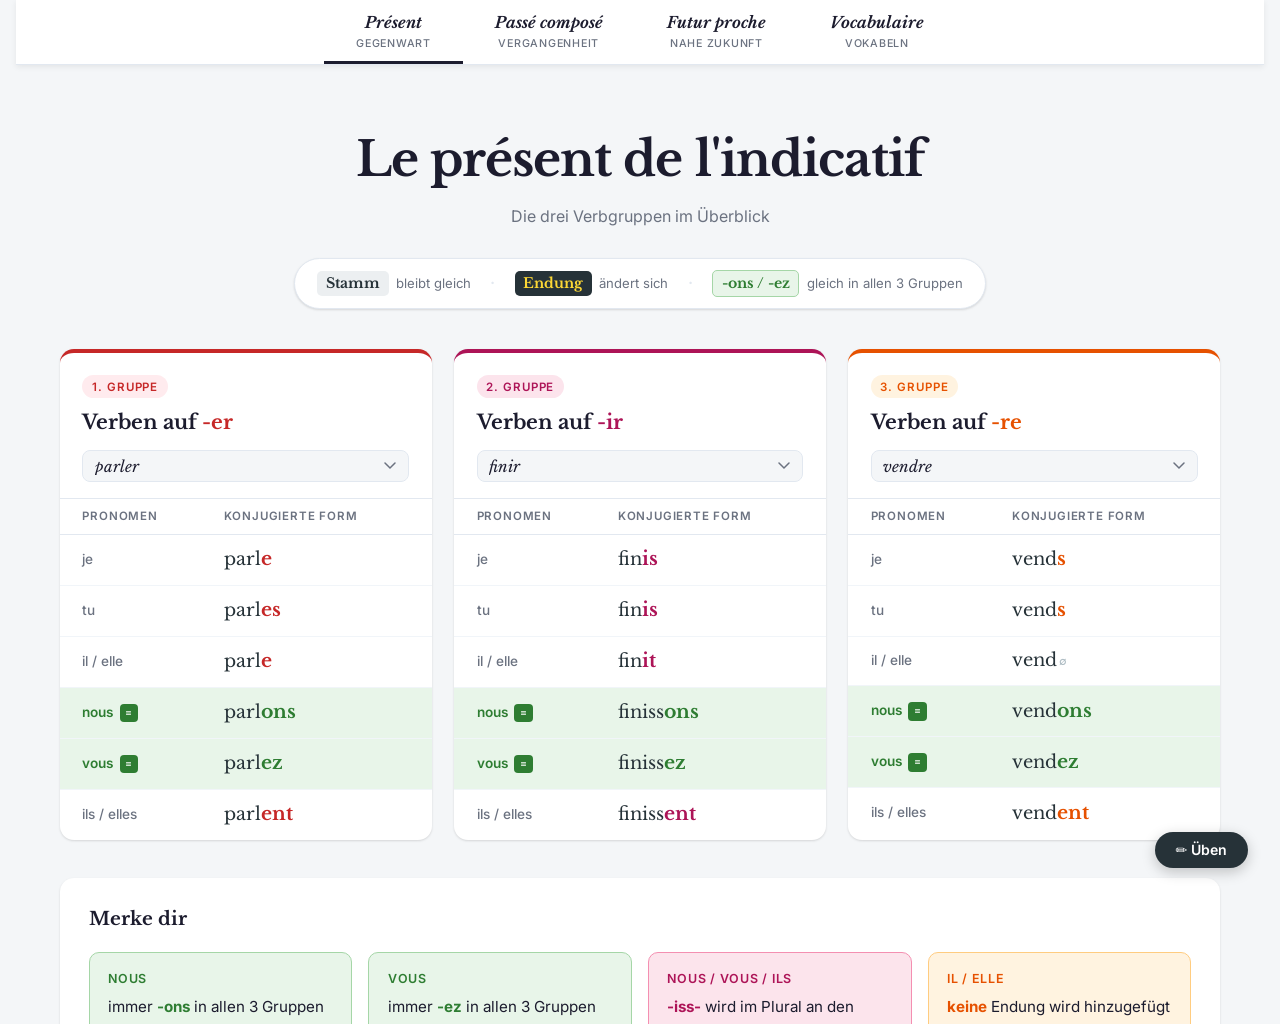
==== index.html @ 7febd820 "Rename lou_franz_2026_03 to lou_franz, add root redirect - Renamed project subdirectory to lou_franz" ====
<!DOCTYPE html>
<html lang="de">
<head>
    <meta charset="UTF-8">
    <meta http-equiv="refresh" content="0; url=lou_franz/index.html">
    <title>Weiterleitung…</title>
</head>
<body>
    <p>Weiterleitung zu <a href="lou_franz/index.html">Lou Franz</a>…</p>
</body>
</html>
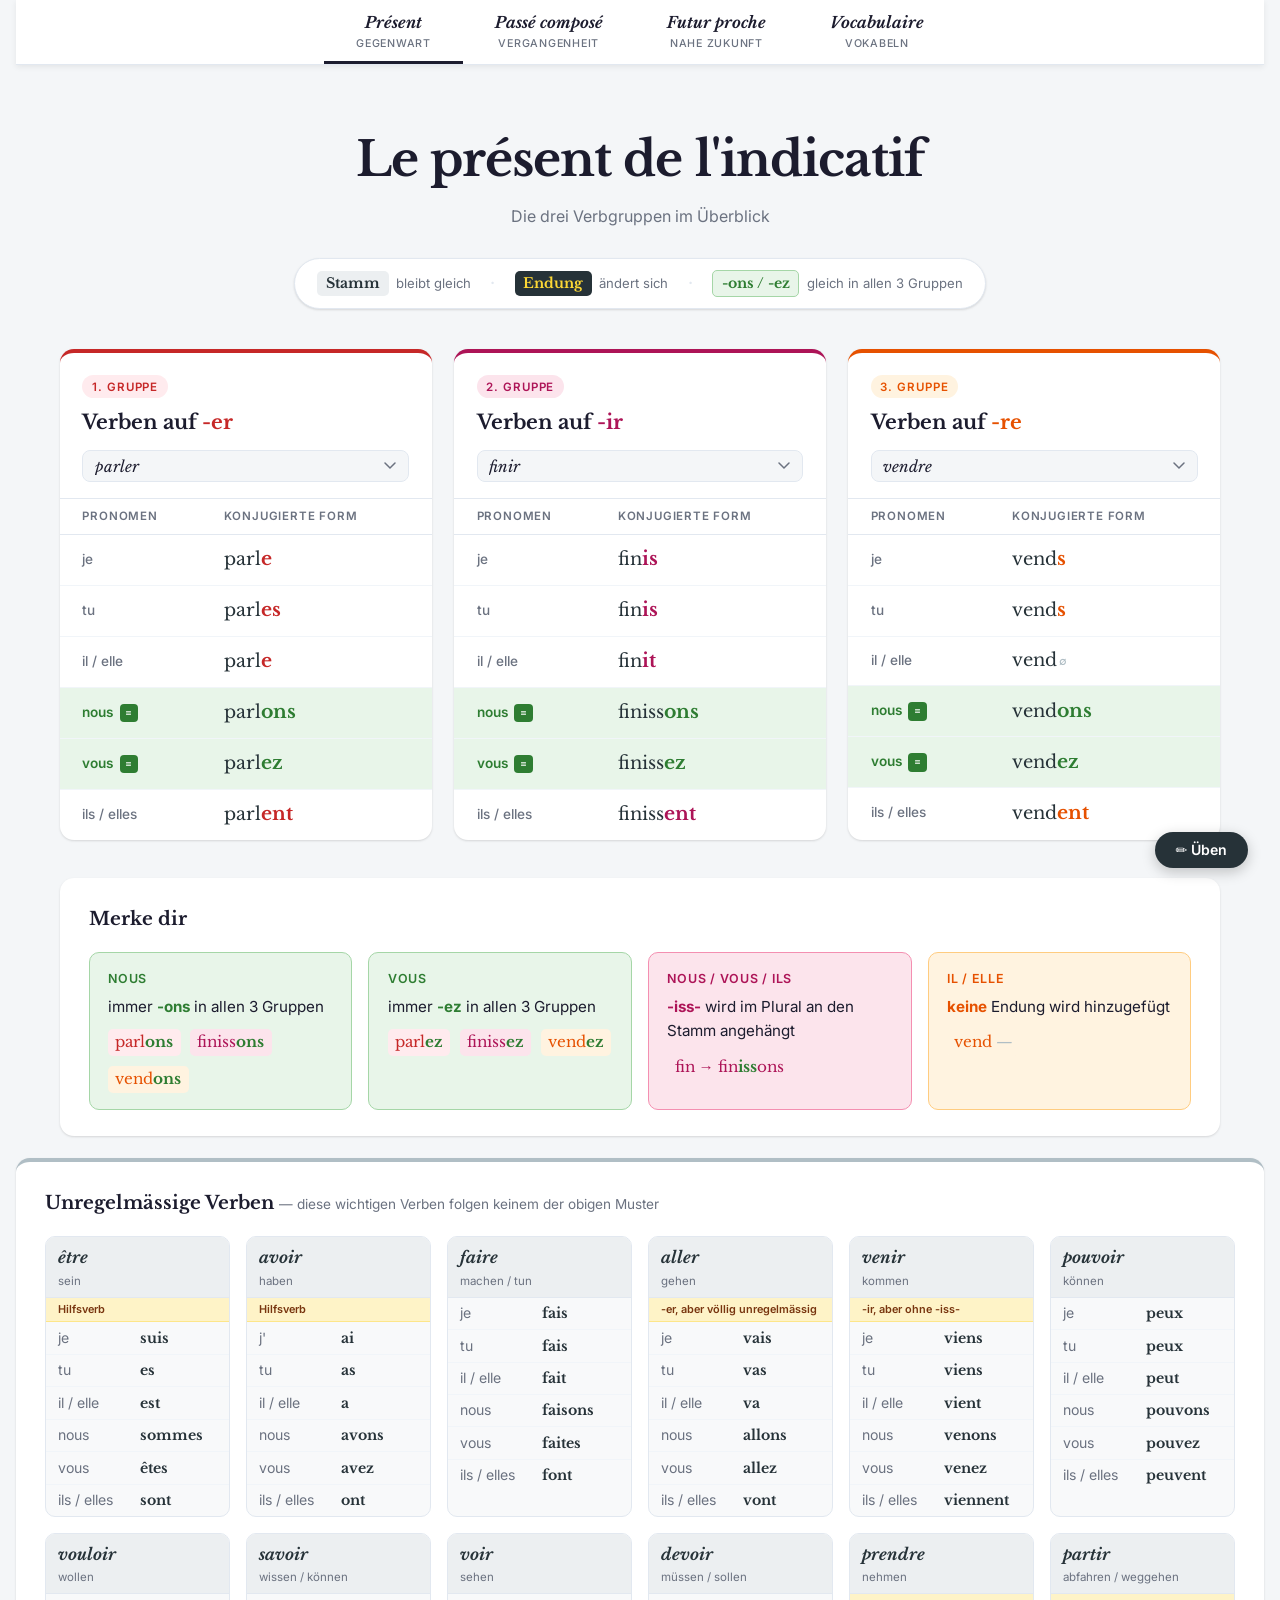
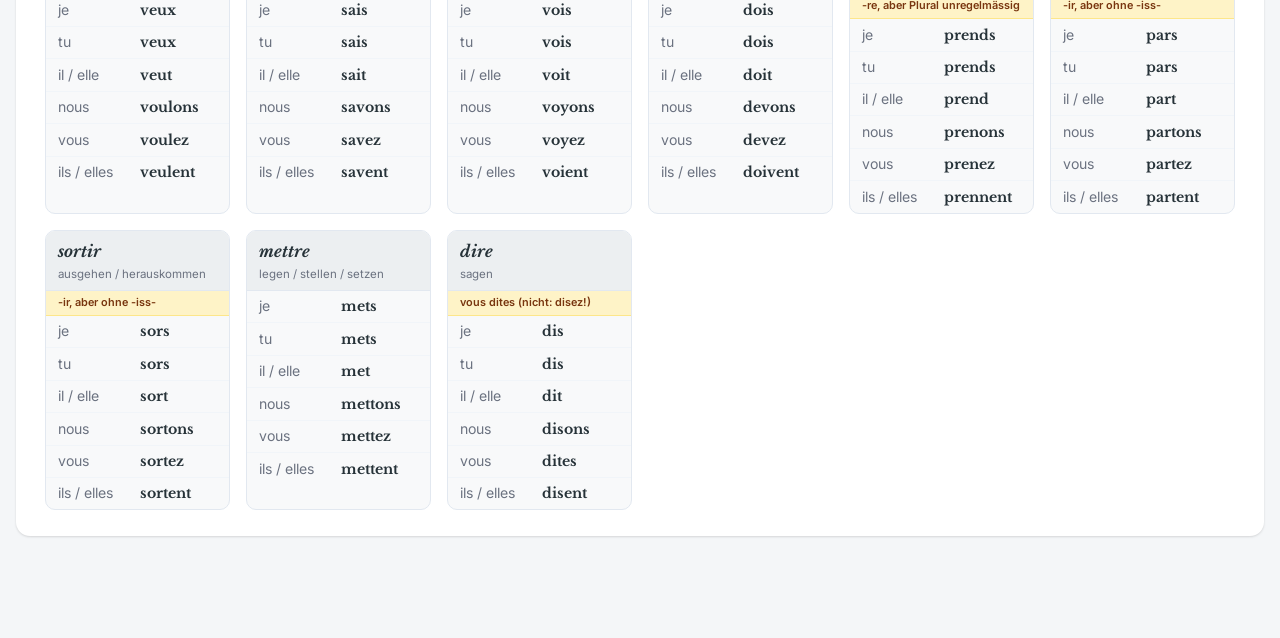
==== commit bbfcecef: "Update all docs for GitHub Pages /docs deployment - README.md: updated structure, live URL, deployme" ====
--- a/index.html
+++ b/index.html
@@ -2,10 +2,10 @@
 <html lang="de">
 <head>
     <meta charset="UTF-8">
-    <meta http-equiv="refresh" content="0; url=lou_franz/index.html">
+    <meta http-equiv="refresh" content="0; url=docs/index.html">
     <title>Weiterleitung…</title>
 </head>
 <body>
-    <p>Weiterleitung zu <a href="lou_franz/index.html">Lou Franz</a>…</p>
+    <p>Weiterleitung zu <a href="docs/index.html">Lou Franz</a>…</p>
 </body>
 </html>
